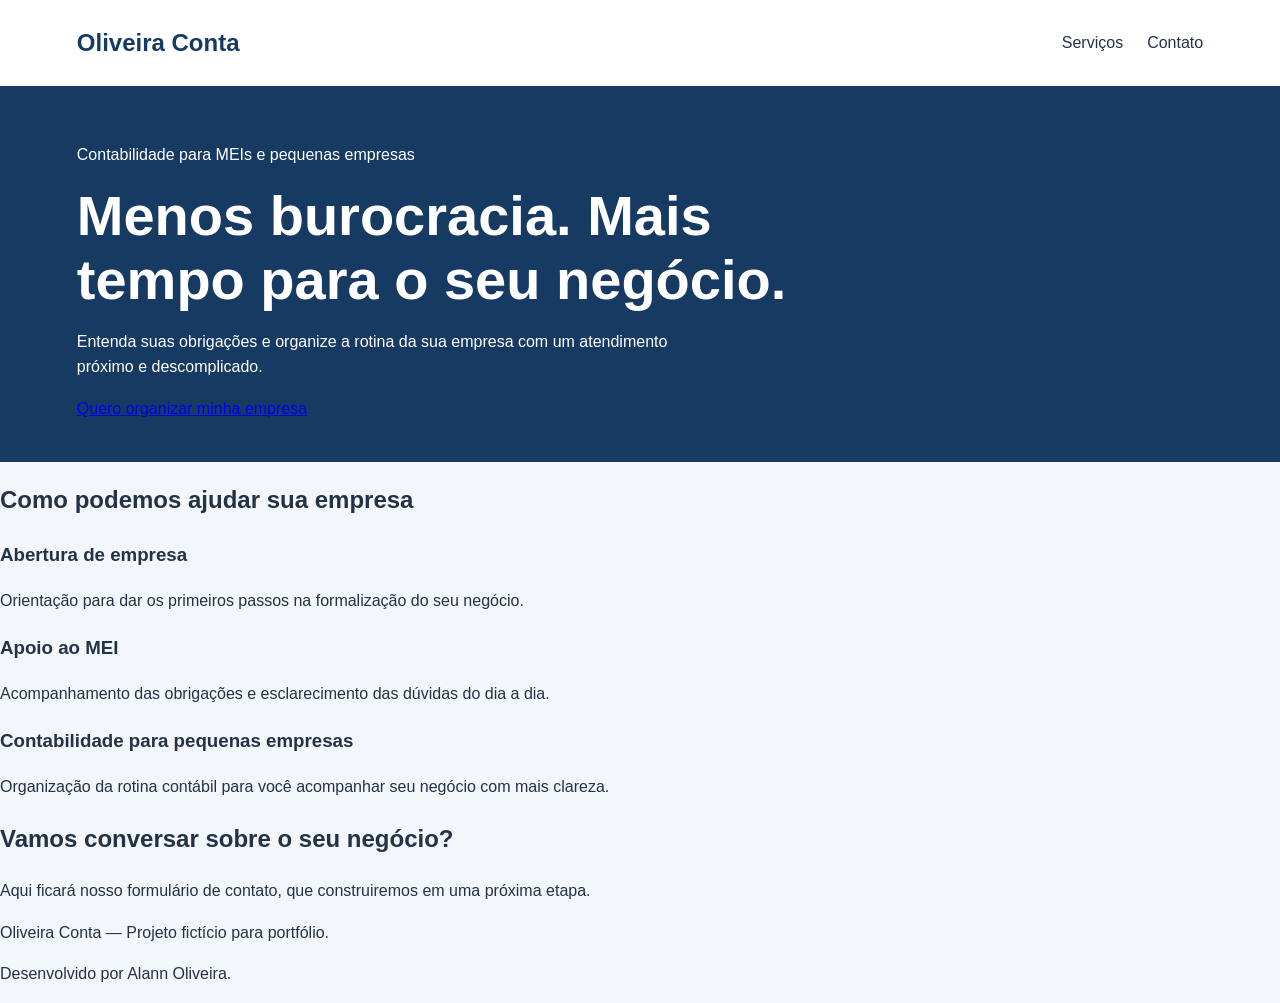
==== index.html @ cada866f "Cria estrutura e estilos de Oliveira Conta" ====
<!doctype html>
<html lang="pt-BR">
  <head>
    <meta charset="UTF-8" />
    <meta name="viewport" content="width=device-width, initial-scale=1.0" />
    <link rel="stylesheet" href="style.css" />

    <title>Oliveira Conta | Contabilidade para pequenos negócios</title>

    <meta
      name="description"
      content="Projeto fictício de contabilidade para MEIs e pequenas empresas."
    />
  </head>

  <body>
    <header>
      <a href="index.html">Oliveira Conta</a>

      <nav aria-label="Menu principal">
        <a href="#servicos">Serviços</a>
        <a href="#contato">Contato</a>
      </nav>
    </header>

    <main>
      <section class="hero">
        <p>Contabilidade para MEIs e pequenas empresas</p>

        <h1>Menos burocracia. Mais tempo para o seu negócio.</h1>

        <p>
          Entenda suas obrigações e organize a rotina da sua empresa com um
          atendimento próximo e descomplicado.
        </p>

        <a href="#contato" class="botão">Quero organizar minha empresa</a>
      </section>

      <section id="servicos">
        <h2>Como podemos ajudar sua empresa</h2>

        <article>
          <h3>Abertura de empresa</h3>
          <p>
            Orientação para dar os primeiros passos na formalização do seu
            negócio.
          </p>
        </article>

        <article>
          <h3>Apoio ao MEI</h3>
          <p>
            Acompanhamento das obrigações e esclarecimento das dúvidas do dia a
            dia.
          </p>
        </article>

        <article>
          <h3>Contabilidade para pequenas empresas</h3>
          <p>
            Organização da rotina contábil para você acompanhar seu negócio com
            mais clareza.
          </p>
        </article>
      </section>

      <section id="contato">
        <h2>Vamos conversar sobre o seu negócio?</h2>

        <p>
          Aqui ficará nosso formulário de contato, que construiremos em uma
          próxima etapa.
        </p>
      </section>
    </main>

    <footer>
      <p>Oliveira Conta — Projeto fictício para portfólio.</p>
      <p>Desenvolvido por Alann Oliveira.</p>
    </footer>
  </body>
</html>
---- style.css ----
/* Faz o tamanho dos elementos incluir preenchimento e bordas. */
* {
  box-sizing: border-box;
}

/* Aparência geral da página. */
body {
  margin: 0;
  font-family: Arial, sans-serif;
  background-color: #f3f6fa;
  color: #243247;
  line-height: 1.6;
}

/* Cabeçalho e navegação. */
header {
  display: flex;
  justify-content: space-between;
  align-items: center;
  flex-wrap: wrap;
  gap: 16px;
  padding: 24px 6%;
  background-color: #ffffff;
}

header > a {
  color: #173a63;
  font-size: 24px;
  font-weight: 700;
  text-decoration: none;
}

nav {
  display: flex;
  gap: 24px;
}

nav a {
  color: #243247;
  text-decoration: none;
}

nav a:hover {
  color: #147d64;
}

a:focus-visible {
  outline: 3px solid #173a63;
  outline-offset: 5px;
}

/* Seção de destaque. */
.hero {
  padding: 40px 6%;
  background-color: #173a63;
  color: #ffffff;
}

.hero h1 {
  max-width: 760px;
  margin: 16px 0;
  font-size: clamp(32px, 5vw, 56px);
  line-height: 1.15;
}

.hero p {
  max-width: 600px;
}

/* Link com aparência de botão. */
.botao {
  display: inline-block;
  margin-top: 24px;
  padding: 14px 24px;
  border-radius: 8px;
  background-color: #147d64;
  color: #ffffff;
  font-weight: 700;
  text-decoration: none;
  transition: background-color 0.2s;
}

.botao:hover {
  background-color: #106650;
}

.hero .botao:focus-visible {
  outline-color: #e9be63;
}
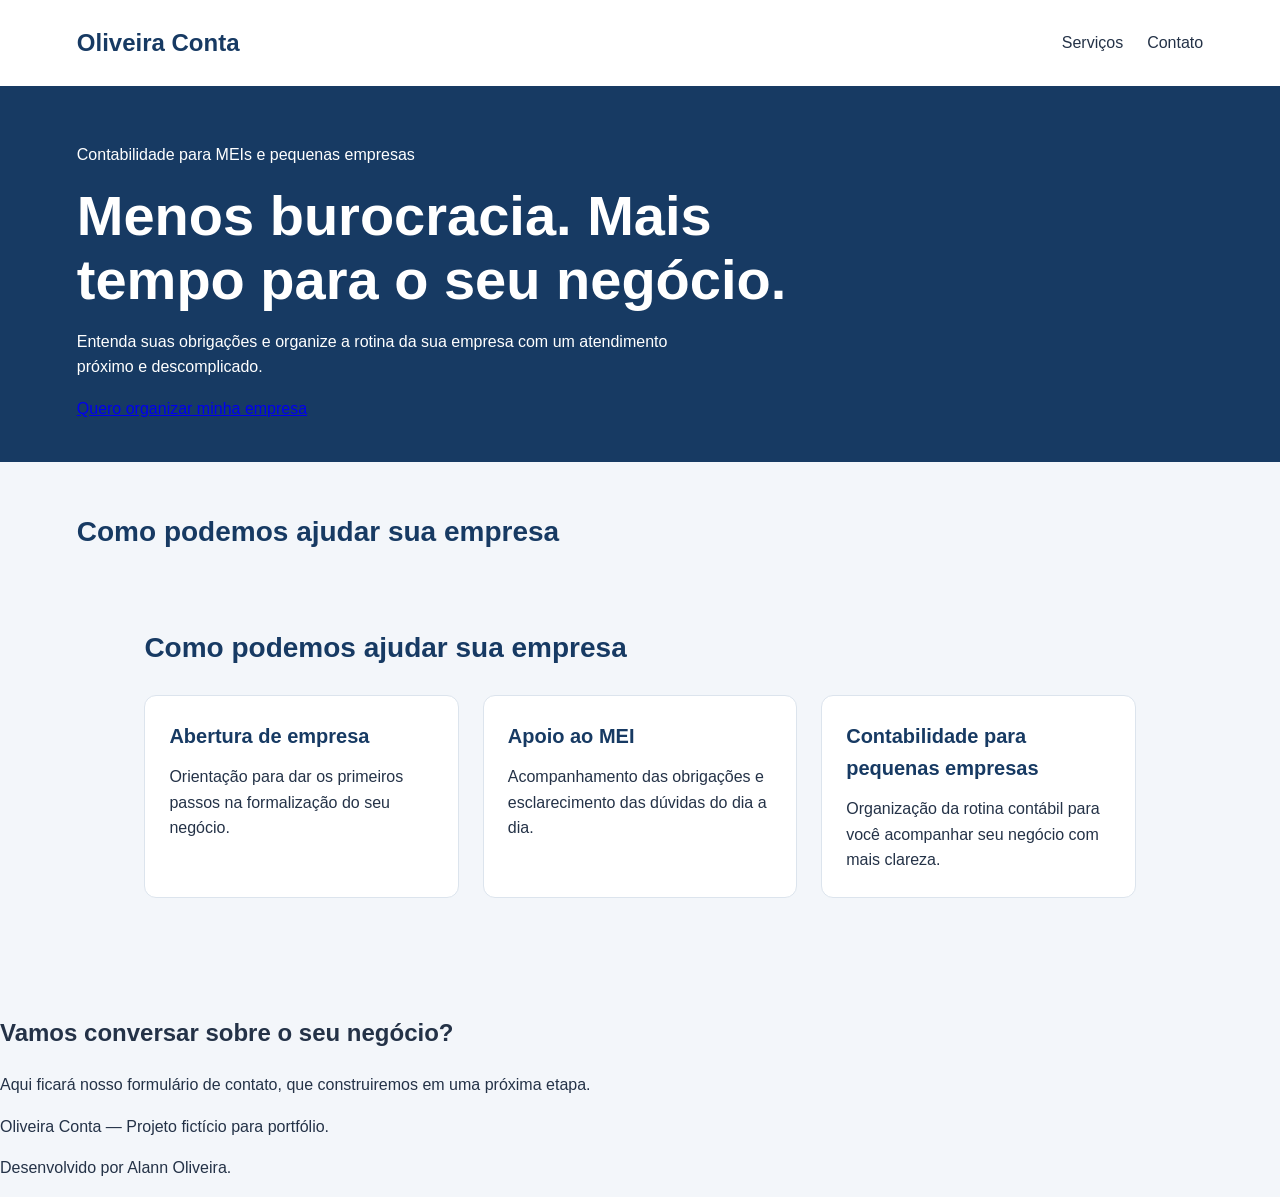
==== commit 63e9a521: "Estiliza cartões de serviços com layout responsivo" ====
--- a/index.html
+++ b/index.html
@@ -40,29 +40,35 @@
       <section id="servicos">
         <h2>Como podemos ajudar sua empresa</h2>
 
-        <article>
-          <h3>Abertura de empresa</h3>
-          <p>
-            Orientação para dar os primeiros passos na formalização do seu
-            negócio.
-          </p>
-        </article>
+        <section id="servicos">
+          <h2>Como podemos ajudar sua empresa</h2>
 
-        <article>
-          <h3>Apoio ao MEI</h3>
-          <p>
-            Acompanhamento das obrigações e esclarecimento das dúvidas do dia a
-            dia.
-          </p>
-        </article>
+          <div class="lista-servicos">
+            <article>
+              <h3>Abertura de empresa</h3>
+              <p>
+                Orientação para dar os primeiros passos na formalização do seu
+                negócio.
+              </p>
+            </article>
 
-        <article>
-          <h3>Contabilidade para pequenas empresas</h3>
-          <p>
-            Organização da rotina contábil para você acompanhar seu negócio com
-            mais clareza.
-          </p>
-        </article>
+            <article>
+              <h3>Apoio ao MEI</h3>
+              <p>
+                Acompanhamento das obrigações e esclarecimento das dúvidas do
+                dia a dia.
+              </p>
+            </article>
+
+            <article>
+              <h3>Contabilidade para pequenas empresas</h3>
+              <p>
+                Organização da rotina contábil para você acompanhar seu negócio
+                com mais clareza.
+              </p>
+            </article>
+          </div>
+        </section>
       </section>
 
       <section id="contato">
--- a/style.css
+++ b/style.css
@@ -87,3 +87,45 @@
 .hero .botao:focus-visible {
   outline-color: #e9be63;
 }
+/* Área de serviços. */
+#servicos {
+  padding: 48px 6%;
+}
+
+#servicos h2 {
+  margin: 0 0 24px;
+  color: #173a63;
+  font-size: 28px;
+}
+
+/* Organização dos cartões. */
+.lista-servicos {
+  display: grid;
+  grid-template-columns: repeat(3, minmax(0, 1fr));
+  gap: 24px;
+}
+
+/* Aparência de cada cartão. */
+.lista-servicos article {
+  padding: 24px;
+  background-color: #ffffff;
+  border: 1px solid #dce4ed;
+  border-radius: 12px;
+}
+
+.lista-servicos h3 {
+  margin: 0 0 12px;
+  color: #173a63;
+  font-size: 20px;
+}
+
+.lista-servicos p {
+  margin: 0;
+}
+
+/* Em telas menores, os cartões ficam um abaixo do outro. */
+@media (max-width: 800px) {
+  .lista-servicos {
+    grid-template-columns: 1fr;
+  }
+}
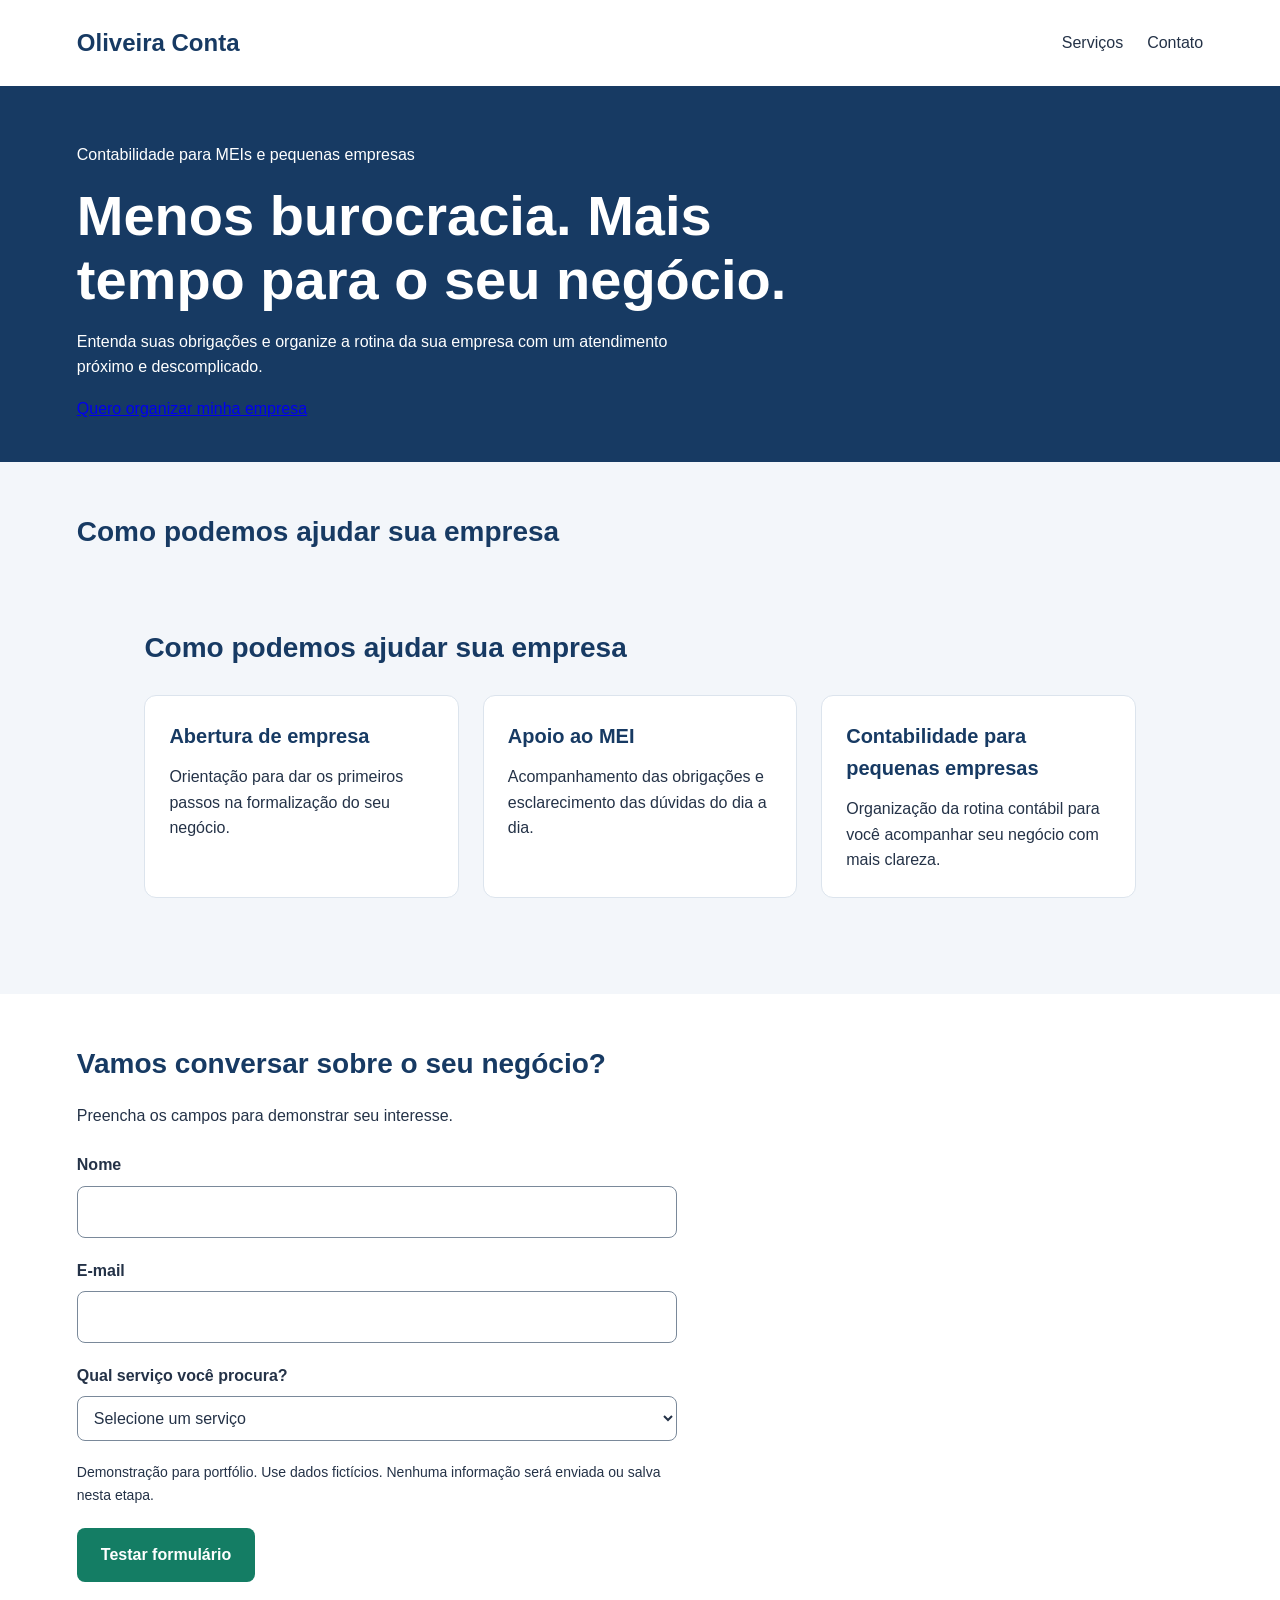
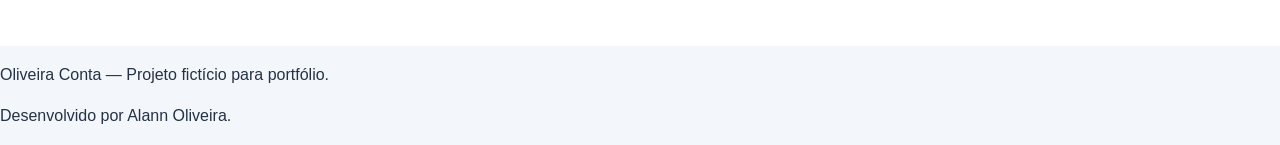
==== commit b78183ee: "Adiciona formulário com validação e interação de demonstração" ====
--- a/index.html
+++ b/index.html
@@ -4,6 +4,7 @@
     <meta charset="UTF-8" />
     <meta name="viewport" content="width=device-width, initial-scale=1.0" />
     <link rel="stylesheet" href="style.css" />
+    <script src="script.js"></script>
 
     <title>Oliveira Conta | Contabilidade para pequenos negócios</title>
 
@@ -74,10 +75,54 @@
       <section id="contato">
         <h2>Vamos conversar sobre o seu negócio?</h2>
 
-        <p>
-          Aqui ficará nosso formulário de contato, que construiremos em uma
-          próxima etapa.
-        </p>
+        <p>Preencha os campos para demonstrar seu interesse.</p>
+
+        <form id="formulario-contato" aria-describedby="aviso-formulario">
+          <div class="campo">
+            <label for="nome">Nome</label>
+            <input
+              type="text"
+              id="nome"
+              name="nome"
+              autocomplete="name"
+              maxlength="100"
+              required
+            />
+          </div>
+
+          <div class="campo">
+            <label for="email">E-mail</label>
+            <input
+              type="email"
+              id="email"
+              name="email"
+              autocomplete="email"
+              maxlength="150"
+              required
+            />
+          </div>
+
+          <div class="campo">
+            <label for="servico">Qual serviço você procura?</label>
+            <select id="servico" name="servico" required>
+              <option value="">Selecione um serviço</option>
+              <option value="abertura">Abertura de empresa</option>
+              <option value="mei">Apoio ao MEI</option>
+              <option value="contabilidade">
+                Contabilidade para pequenas empresas
+              </option>
+            </select>
+          </div>
+
+          <p id="aviso-formulario">
+            Demonstração para portfólio. Use dados fictícios. Nenhuma informação
+            será enviada ou salva nesta etapa.
+          </p>
+
+          <button type="submit" class="botao">Testar formulário</button>
+
+          <p id="resultado-formulario" role="status"></p>
+        </form>
       </section>
     </main>
 
--- a/style.css
+++ b/style.css
@@ -129,3 +129,65 @@
     grid-template-columns: 1fr;
   }
 }
+/* Seção de contato. */
+#contato {
+  padding: 48px 6%;
+  background-color: #ffffff;
+}
+
+#contato h2 {
+  margin: 0 0 12px;
+  color: #173a63;
+  font-size: 28px;
+}
+
+#formulario-contato {
+  max-width: 600px;
+  margin-top: 24px;
+}
+
+.campo {
+  display: flex;
+  flex-direction: column;
+  gap: 8px;
+  margin-bottom: 20px;
+}
+
+.campo label {
+  font-weight: 700;
+}
+
+.campo input,
+.campo select {
+  width: 100%;
+  padding: 12px;
+  border: 1px solid #7a899a;
+  border-radius: 8px;
+  background-color: #ffffff;
+  color: #243247;
+  font: inherit;
+}
+
+.campo input:focus-visible,
+.campo select:focus-visible,
+button.botao:focus-visible {
+  outline: 3px solid #173a63;
+  outline-offset: 3px;
+}
+
+button.botao {
+  margin-top: 8px;
+  border: 0;
+  font: inherit;
+  font-weight: 700;
+  cursor: pointer;
+}
+
+#aviso-formulario {
+  font-size: 14px;
+}
+
+#resultado-formulario {
+  color: #106650;
+  font-weight: 700;
+}
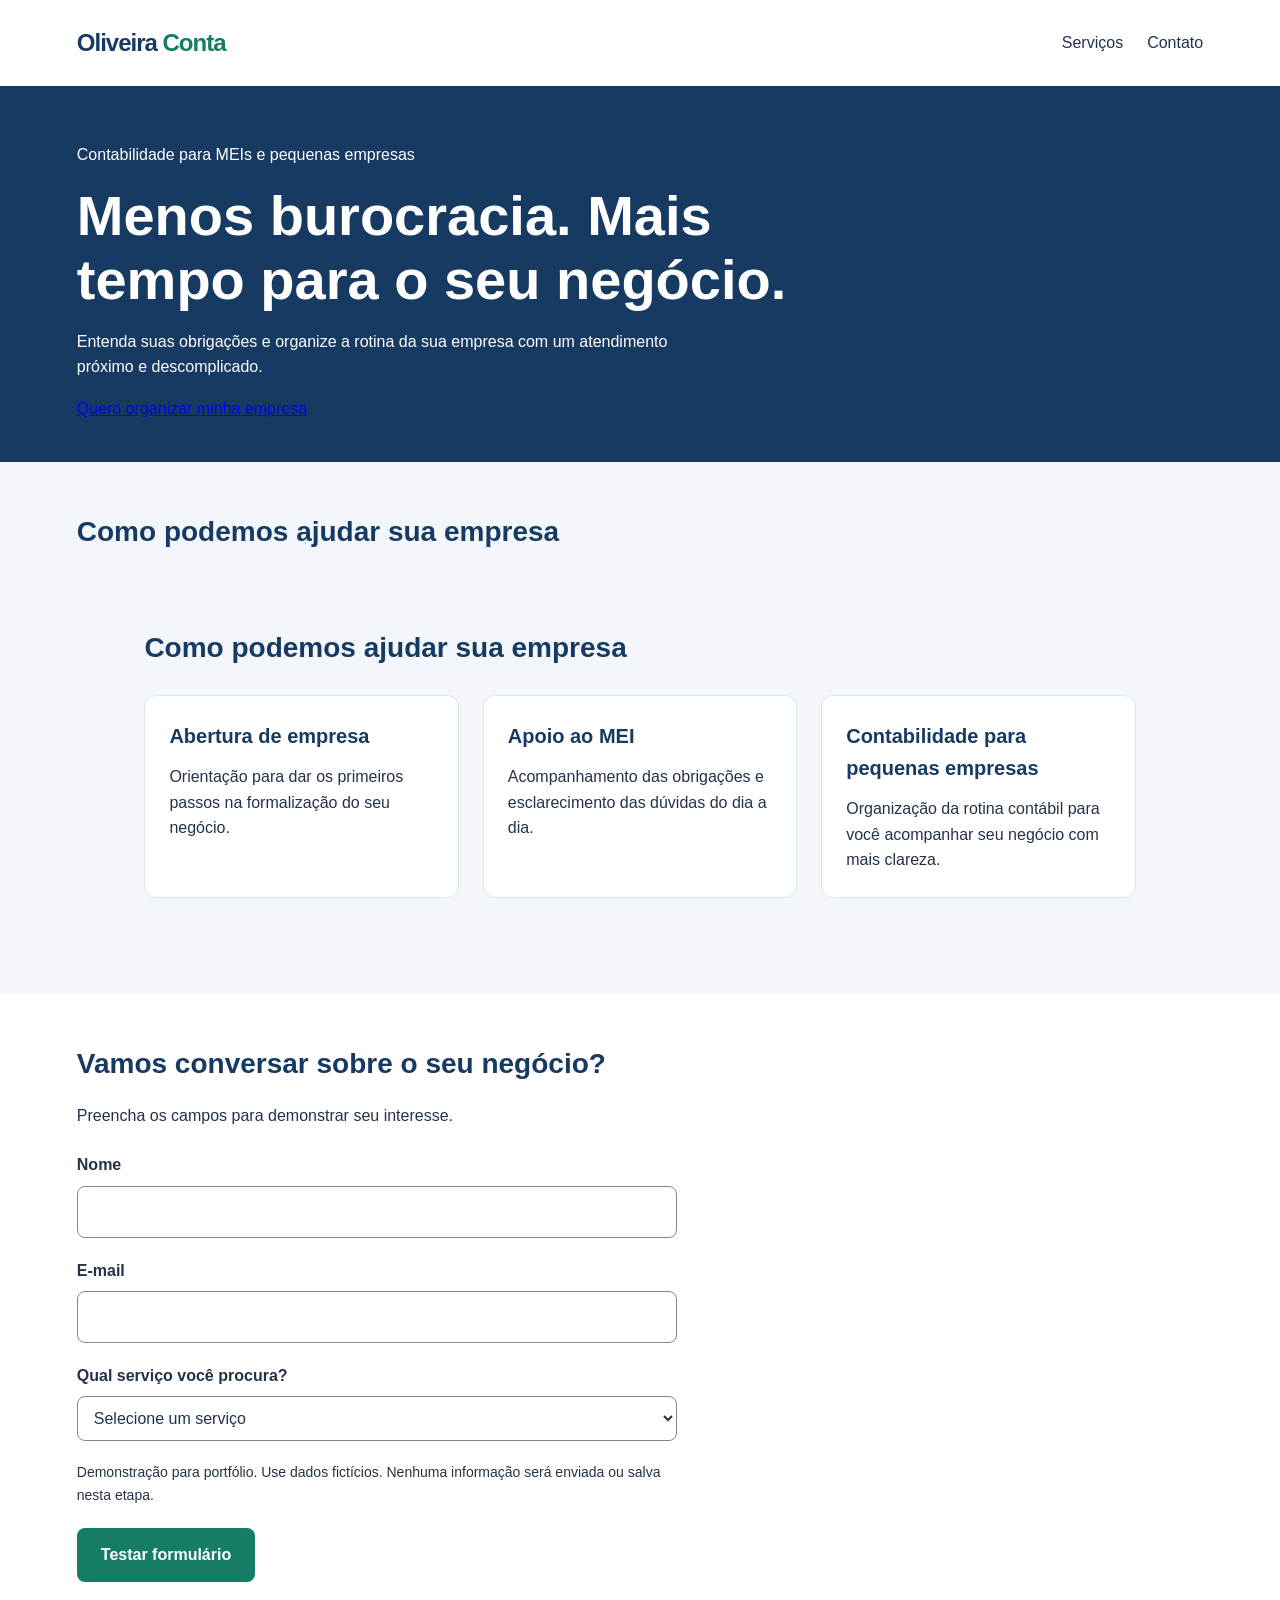
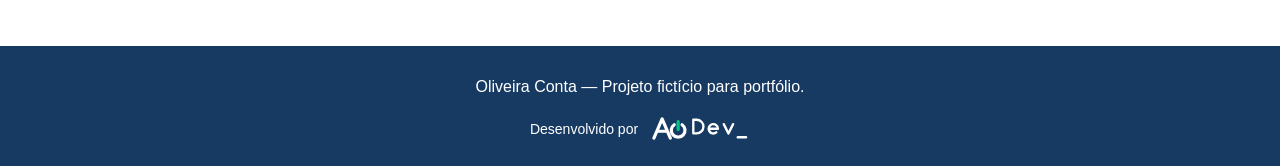
==== commit 05da0861: "Personaliza marca e adiciona assinatura AO Dev no rodapé" ====
--- a/index.html
+++ b/index.html
@@ -16,7 +16,7 @@
 
   <body>
     <header>
-      <a href="index.html">Oliveira Conta</a>
+      <a href="index.html" class="marca">Oliveira <span>Conta</span> </a>
 
       <nav aria-label="Menu principal">
         <a href="#servicos">Serviços</a>
@@ -128,7 +128,16 @@
 
     <footer>
       <p>Oliveira Conta — Projeto fictício para portfólio.</p>
-      <p>Desenvolvido por Alann Oliveira.</p>
+
+      <div class="assinatura-dev">
+        <span>Desenvolvido por</span>
+
+        <img
+          src="img/aodev-logo-horizontal-branco.svg"
+          alt="AO Dev — Alann Oliveira"
+          class="logo-dev"
+        />
+      </div>
     </footer>
   </body>
 </html>
--- a/style.css
+++ b/style.css
@@ -191,3 +191,42 @@
   color: #106650;
   font-weight: 700;
 }
+
+/* Rodapé da página. */
+footer {
+  padding: 24px 6%;
+  background-color: #173a63;
+  color: #ffffff;
+  text-align: center;
+}
+
+footer p {
+  margin: 4px 0;
+}
+.marca {
+  letter-spacing: -1px;
+}
+
+.marca span {
+  color: #147d64;
+}
+
+.assinatura-dev {
+  display: flex;
+  justify-content: center;
+  align-items: center;
+  flex-wrap: wrap;
+  gap: 12px;
+  margin-top: 16px;
+}
+
+.assinatura-dev span {
+  font-size: 14px;
+}
+
+.logo-dev {
+  display: block;
+  width: 100px;
+  max-width: 100%;
+  height: auto;
+}
